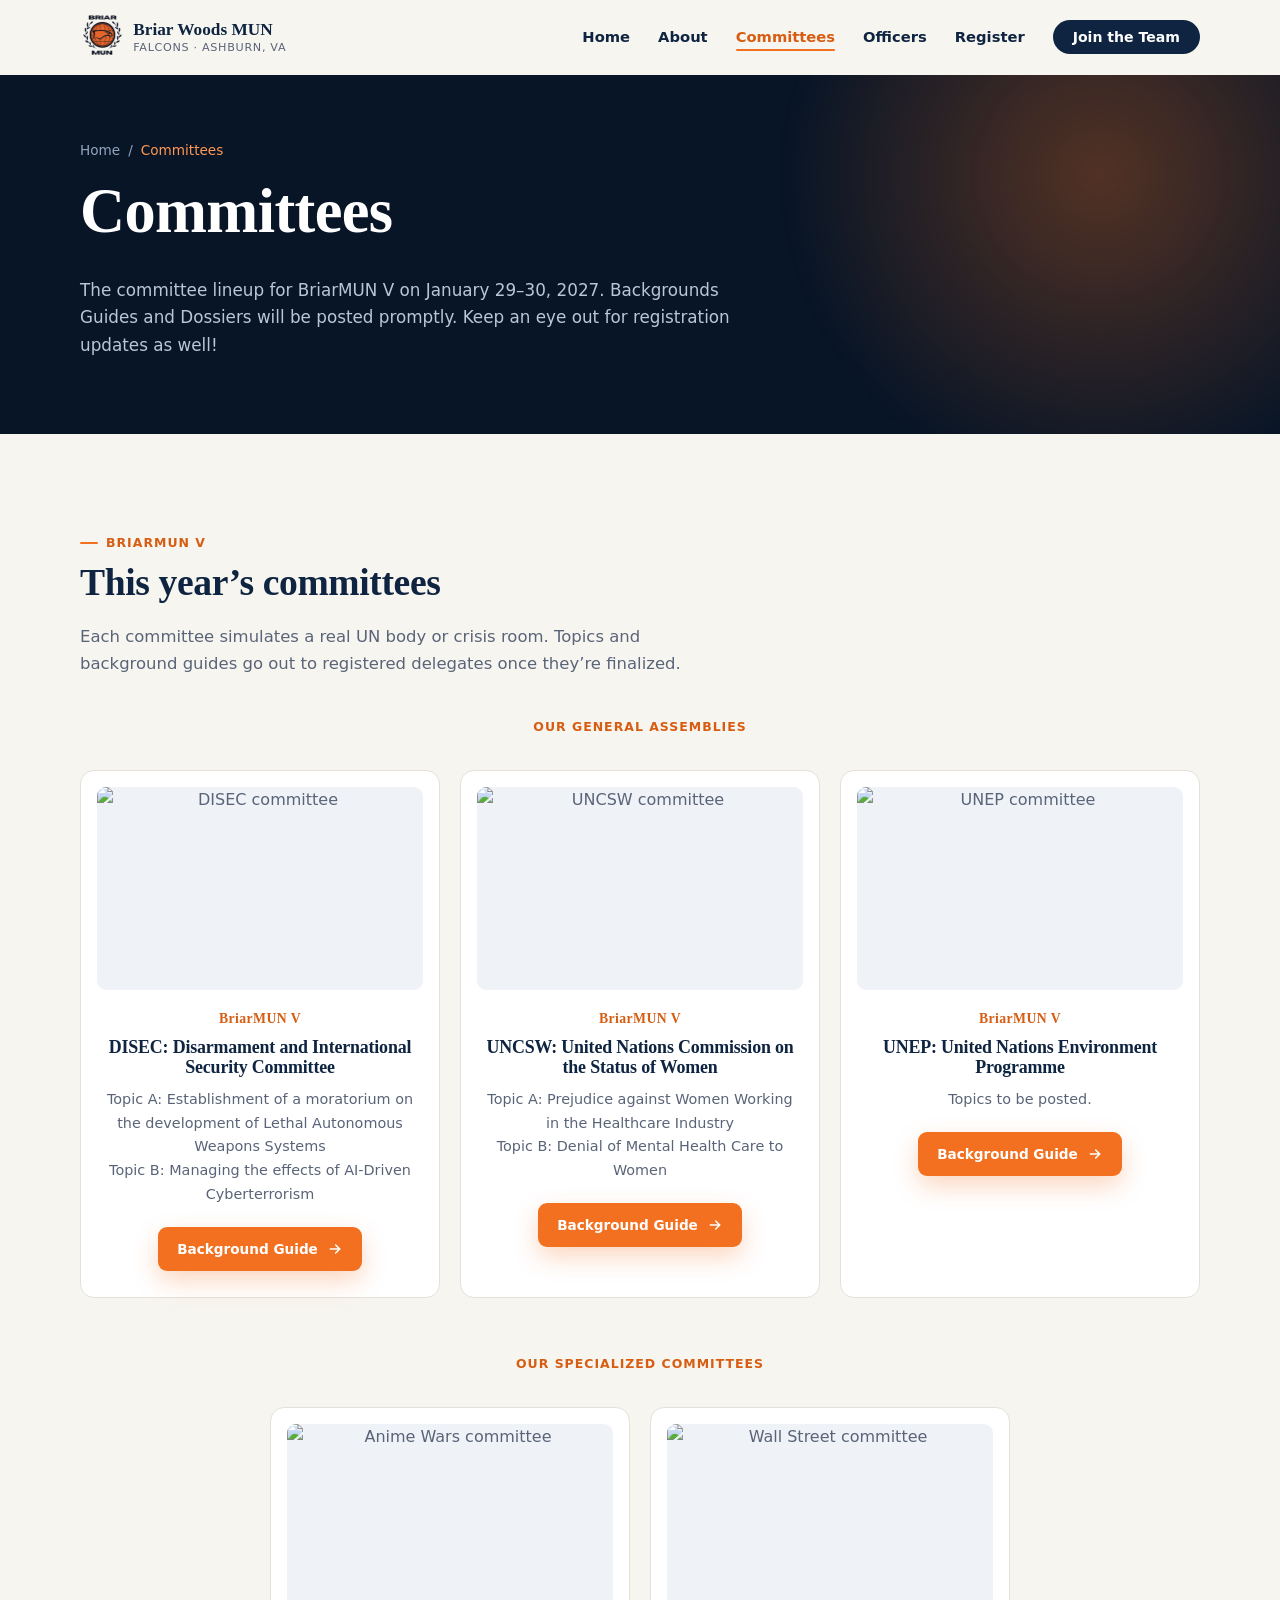
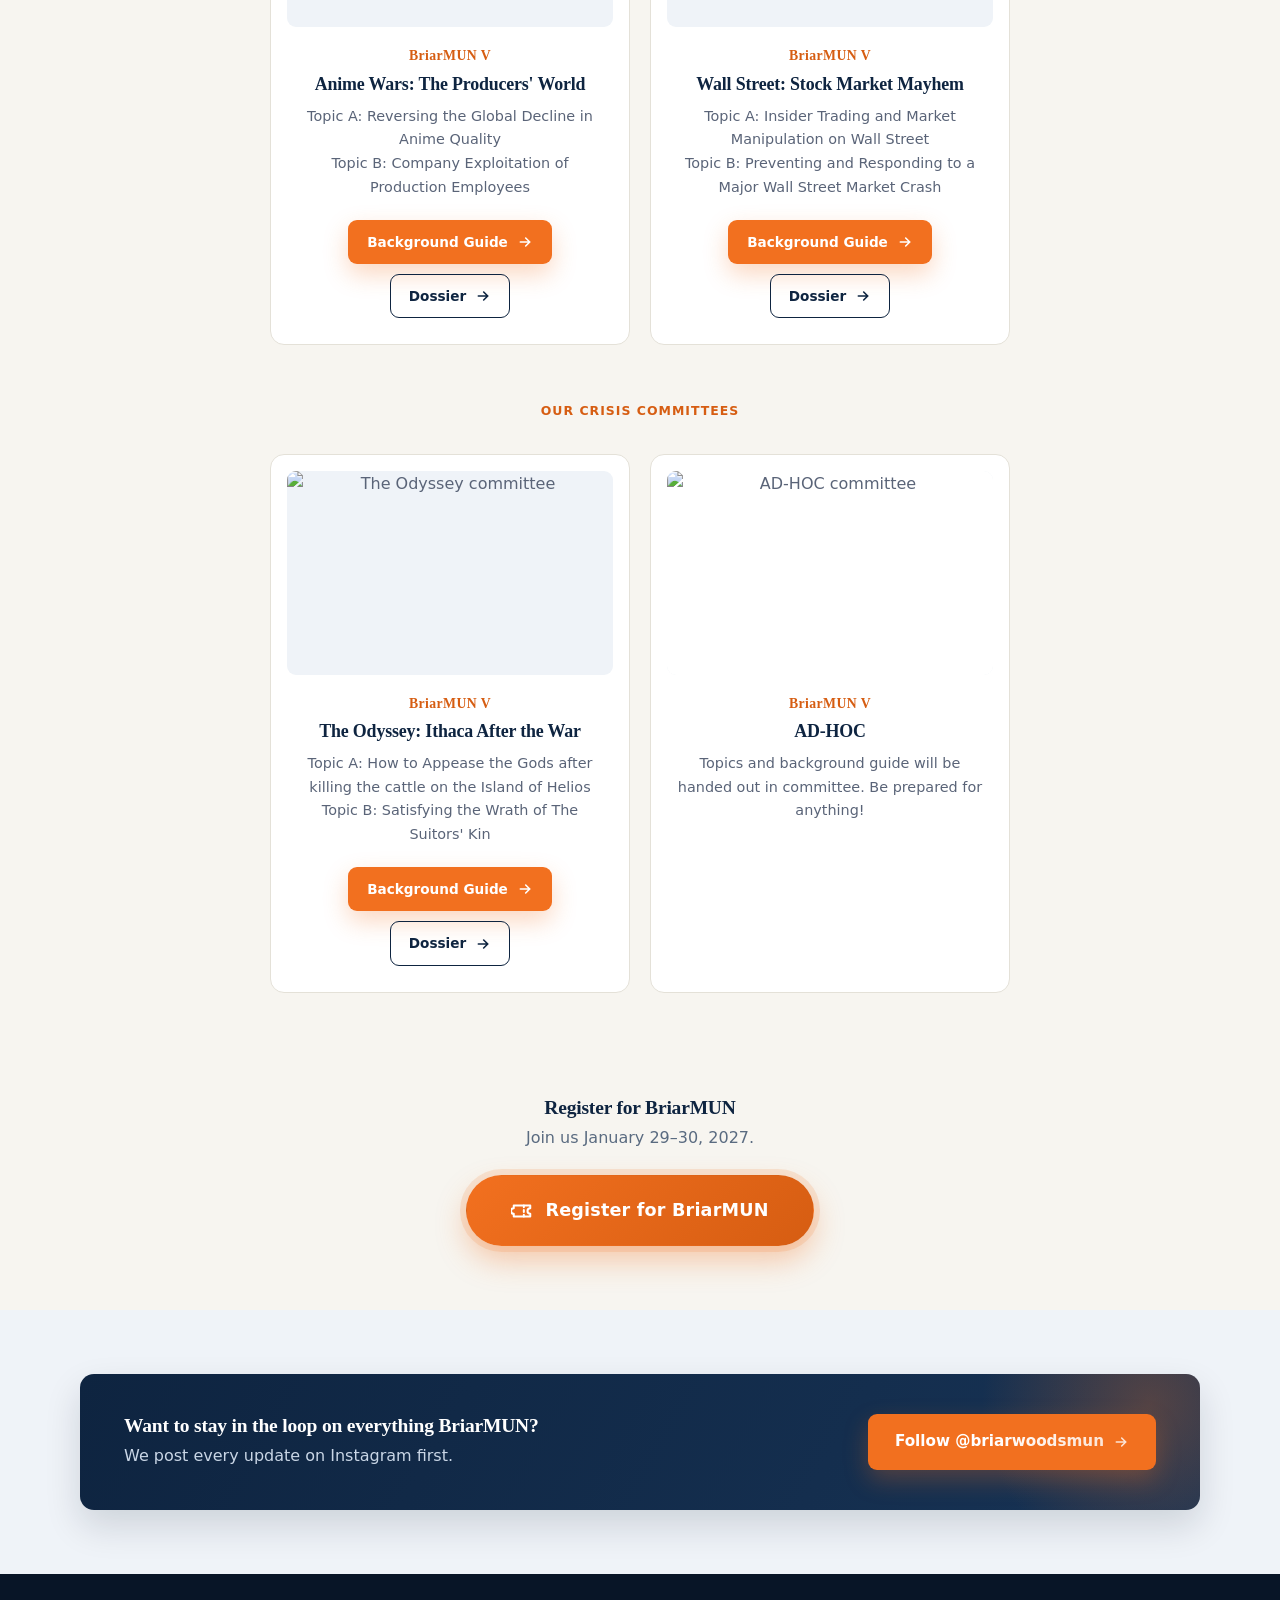
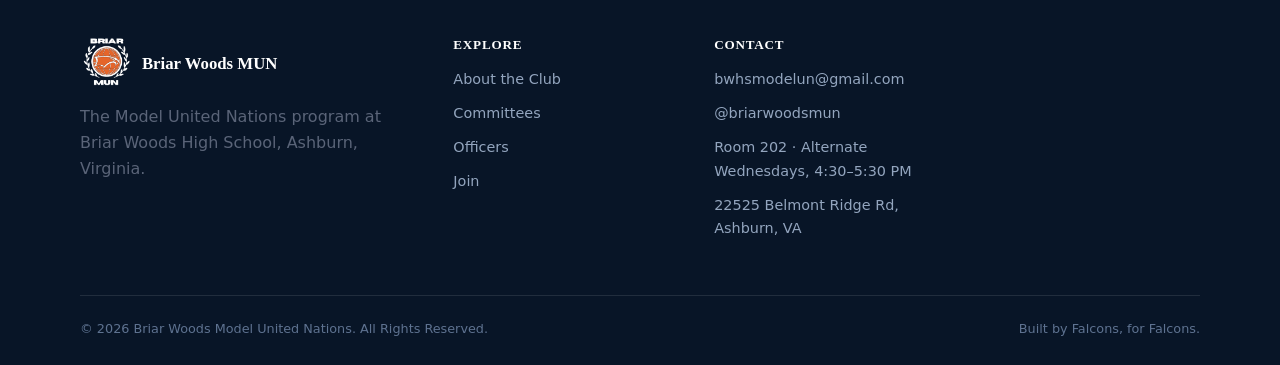
==== committees.html @ c5a3e8a3 "adding files" ====
<!DOCTYPE html>
<html lang="en">
<head>
<meta charset="UTF-8">
<meta name="viewport" content="width=device-width, initial-scale=1.0">
<title>Committees | Briar Woods MUN</title>
<meta name="description" content="The committee lineup for BriarMUN V, January 29-30, 2027.">
<style>
:root{
  --navy-deep:#081527;
  --navy:#0E2440;
  --navy-mid:#173355;
  --orange:#F2701F;
  --orange-light:#FF9752;
  --orange-dark:#D65D12;
  --paper:#F7F5F0;
  --mist:#EFF3F8;
  --white:#FFFFFF;
  --ink:#12203A;
  --ink-soft:#5A6478;
  --line:#E4E1D8;
  --line-mist:#DCE3EC;
  --line-navy:rgba(255,255,255,.14);
  --shadow-sm:0 2px 12px rgba(8,21,39,.07);
  --shadow-md:0 16px 36px rgba(8,21,39,.14);
  --shadow-lg:0 32px 64px rgba(8,21,39,.24);
  --radius:14px;
  --radius-sm:9px;
  --font-serif:'Newsreader', Georgia, serif;
  --font-sans:'Manrope', system-ui, -apple-system, sans-serif;
  --ease:cubic-bezier(.22,.9,.32,1);
  --maxw:1180px;
}

*,*::before,*::after{ box-sizing:border-box; }
html{ scroll-behavior:smooth; }
body{
  margin:0; background:var(--paper); color:var(--ink); font-family:var(--font-sans);
  line-height:1.65; -webkit-font-smoothing:antialiased;
}
h1,h2,h3,h4{ font-family:var(--font-serif); color:var(--navy); margin:0 0 .48em; line-height:1.14; font-weight:600; letter-spacing:-.01em; }
h1{ font-size:clamp(2.5rem,5.2vw,3.9rem); }
h2{ font-size:clamp(1.7rem,3vw,2.35rem); }
h3{ font-size:1.22rem; }
p{ margin:0 0 1em; color:var(--ink-soft); }
a{ color:inherit; text-decoration:none; }
img{ max-width:100%; display:block; }
ul{ margin:0; padding:0; list-style:none; }
em{ font-style:italic; color:var(--orange); }

.wrap{ max-width:var(--maxw); margin:0 auto; padding:0 30px; }
.center{ text-align:center; }
.mt-8{margin-top:8px;} .mt-12{margin-top:12px;} .mt-16{margin-top:16px;}
.mt-24{margin-top:24px;} .mt-32{margin-top:32px;} .mt-48{margin-top:48px;}

.eyebrow{
  display:inline-flex; align-items:center; gap:8px;
  font-size:.78rem; font-weight:700; letter-spacing:.08em; text-transform:uppercase; color:var(--orange-dark);
}
.eyebrow::before{ content:''; width:18px; height:2px; background:var(--orange); border-radius:2px; }
.eyebrow.on-dark{ color:var(--orange-light); }

@media (prefers-reduced-motion: reduce){
  *{ animation-duration:.001ms !important; animation-iteration-count:1 !important; transition-duration:.001ms !important; scroll-behavior:auto !important; }
}

/* ============================= BUTTONS ================================= */
.btn{
  display:inline-flex; align-items:center; gap:9px; font-weight:700; font-size:.95rem;
  padding:14px 26px; border-radius:var(--radius-sm); border:1.5px solid transparent; cursor:pointer;
  transition:transform .28s var(--ease), box-shadow .28s var(--ease), background .25s var(--ease), color .25s var(--ease), border-color .25s var(--ease);
}
.btn svg{ width:16px; height:16px; transition:transform .25s var(--ease); }
.btn:hover svg{ transform:translateX(3px); }
.btn:focus-visible{ outline:2.5px solid var(--orange); outline-offset:3px; }

.btn-primary{ background:var(--orange); color:#fff; box-shadow:0 10px 24px rgba(242,112,31,.28); }
.btn-primary:hover{ background:var(--orange-dark); transform:translateY(-3px); box-shadow:0 18px 34px rgba(242,112,31,.36); }

.btn-ghost-dark{ background:transparent; border-color:rgba(255,255,255,.4); color:#fff; }
.btn-ghost-dark:hover{ background:rgba(255,255,255,.1); border-color:#fff; transform:translateY(-3px); }

.btn-ghost-light{ background:transparent; border-color:var(--navy); color:var(--navy); }
.btn-ghost-light:hover{ background:var(--navy); color:#fff; transform:translateY(-3px); }

.section.register-section{ text-align:center; padding-top:0; }
.register-section h3{ margin-bottom:6px; }
.register-section p{ margin:0 0 24px; color:var(--muted, #5a6b80); }
.btn-register{ background:linear-gradient(135deg,var(--orange),var(--orange-dark)); color:#fff; border-radius:999px; padding:20px 44px; font-size:1.1rem; letter-spacing:.01em; gap:12px; box-shadow:0 0 0 6px rgba(242,112,31,.14), 0 14px 30px rgba(242,112,31,.35); }
.btn-register:hover{ background:linear-gradient(135deg,var(--navy),var(--navy-deep)); color:#fff; transform:translateY(-4px) scale(1.03); box-shadow:0 0 0 8px rgba(15,42,77,.12), 0 20px 38px rgba(15,42,77,.35); }
.btn-register svg{ width:22px; height:22px; }
.btn-register:hover svg{ transform:rotate(-8deg); }
.btn-navy{ background:var(--navy); color:#fff; box-shadow:var(--shadow-sm); }
.btn-navy:hover{ background:var(--navy-deep); transform:translateY(-3px); box-shadow:var(--shadow-md); }

/* ============================== HEADER ================================= */
.site-header{
  position:sticky; top:0; z-index:100; background:rgba(247,245,240,.86);
  backdrop-filter:blur(12px); -webkit-backdrop-filter:blur(12px);
  border-bottom:1px solid transparent; transition:border-color .3s ease, box-shadow .3s ease;
}
.site-header.is-scrolled{ border-bottom-color:var(--line); box-shadow:0 4px 20px rgba(8,21,39,.06); }
.nav{ max-width:var(--maxw); margin:0 auto; padding:15px 30px; display:flex; align-items:center; justify-content:space-between; gap:20px; }
.brand{ display:flex; align-items:center; gap:11px; }
.brand-mark{ height:44px; width:auto; flex-shrink:0; transition:transform .4s var(--ease); }
.brand:hover .brand-mark{ transform:rotate(-6deg); }
.brand-text{ display:flex; flex-direction:column; line-height:1.2; }
.brand-text strong{ font-family:var(--font-serif); font-size:1.08rem; color:var(--navy); font-weight:600; }
.brand-text span{ font-size:.7rem; letter-spacing:.06em; text-transform:uppercase; color:var(--ink-soft); }

.nav-links{ display:flex; align-items:center; gap:28px; }
.nav-links li a{ font-size:.92rem; font-weight:600; color:var(--navy); position:relative; padding:6px 0; transition:color .2s ease; }
.nav-links li a::after{ content:''; position:absolute; left:0; bottom:0; height:2px; background:var(--orange); width:0; transition:width .3s var(--ease); border-radius:2px; }
.nav-links li a:hover::after, .nav-links li a.active::after{ width:100%; }
.nav-links li a.active{ color:var(--orange-dark); }
.nav-links li a.nav-cta{
  display:inline-flex; align-items:center; padding:10px 20px; border-radius:999px;
  background:var(--navy); color:#fff; font-size:.88rem; font-weight:700; line-height:1; white-space:nowrap;
  transition:background .2s ease;
}
.nav-links li a.nav-cta::after{ display:none; }
.nav-links li a.nav-cta:hover, .nav-links li a.nav-cta.active{ background:var(--orange); color:#fff; }

.nav-toggle{ display:none; background:none; border:none; font-size:1.5rem; color:var(--navy); cursor:pointer; }

@media (max-width:780px){
  .nav-toggle{ display:block; }
  .nav-links{
    position:fixed; top:100%; left:0; right:0; height:calc(100vh - 75px); height:calc(100dvh - 75px); background:var(--paper); flex-direction:column; align-items:stretch;
    padding:10px 30px 30px; transform:translateX(100%); transition:transform .4s var(--ease); overflow-y:auto;
    border-top:1px solid var(--line);
  }
  .nav-links.is-open{ transform:translateX(0); }
  .nav-links li{ border-bottom:1px solid var(--line); }
  .nav-links li:last-child{ border-bottom:none; }
  .nav-links li a{ display:block; padding:16px 2px; }
  .nav-links li a.nav-cta{ display:flex; justify-content:center; padding:14px 20px; margin:16px 0; }
}

/* ============================== HERO ==================================== */
.hero-glow{
  position:absolute; width:640px; height:640px; border-radius:50%; top:-220px; right:-140px;
  background:radial-gradient(circle, rgba(242,112,31,.32), transparent 70%);
  filter:blur(10px); animation:pulse-glow 9s ease-in-out infinite alternate; pointer-events:none;
}
.hero-glow.two{ top:auto; bottom:-260px; left:-180px; right:auto; width:520px; height:520px;
  background:radial-gradient(circle, rgba(23,51,85,.9), transparent 70%); animation-delay:-4s; }
@keyframes pulse-glow{ 0%{ transform:scale(1); opacity:.7; } 100%{ transform:scale(1.15); opacity:1; } }

@keyframes rise{ to{ opacity:1; transform:translateY(0); } }


/* ============================== SECTIONS ================================ */
.section{ padding:92px 0; }
.section.tight{ padding:64px 0; }
.section.on-navy{ background:var(--navy); color:#fff; }
.section.on-mist{ background:var(--mist); }
.section-head{ max-width:640px; }
.section-head.center{ margin-left:auto; margin-right:auto; text-align:center; }
.section-head p{ font-size:1.03rem; }

.page-hero{ background:var(--navy-deep); color:#fff; padding:64px 0 58px; position:relative; overflow:hidden; }
.page-hero .wrap{ position:relative; }
.breadcrumb{ font-size:.85rem; color:#93A5BE; margin-bottom:14px; }
.breadcrumb a{ color:#93A5BE; transition:color .2s ease; } .breadcrumb a:hover{ color:#fff; }
.breadcrumb .sep{ margin:0 8px; } .breadcrumb .current{ color:var(--orange-light); }
.page-hero h1{ color:#fff; }
.page-hero p{ color:#B9C6D9; max-width:62ch; margin-top:12px; font-size:1.05rem; }

/* ============================= PILLAR CARDS ============================= */
.pillar-grid{ display:grid; grid-template-columns:repeat(4,1fr); gap:22px; }
.pillar{
  background:var(--white); border:1px solid var(--line); border-radius:var(--radius);
  padding:30px 26px; position:relative; overflow:hidden; transition:transform .35s var(--ease), box-shadow .35s var(--ease), border-color .35s ease;
}
.pillar::before{ content:''; position:absolute; left:0; top:0; bottom:0; width:3px; background:var(--orange); transform:scaleY(0); transform-origin:top; transition:transform .4s var(--ease); }
.pillar:hover{ transform:translateY(-8px); box-shadow:var(--shadow-md); border-color:transparent; }
.pillar:hover::before{ transform:scaleY(1); }
.pillar-num{ font-family:var(--font-serif); font-size:.9rem; color:var(--line); font-weight:600; }
.pillar h3{ margin:14px 0 8px; }
.pillar p{ font-size:.94rem; margin:0; }

/* ============================== CTA BANNER =============================== */
.cta-banner{
  background:linear-gradient(120deg, var(--navy) 0%, var(--navy-mid) 100%);
  border-radius:var(--radius); padding:40px 44px; color:#fff; position:relative; overflow:hidden;
  display:flex; align-items:center; justify-content:space-between; gap:26px; flex-wrap:wrap; box-shadow:var(--shadow-md);
}
.cta-banner::after{
  content:''; position:absolute; width:340px; height:340px; border-radius:50%; right:-120px; top:-140px;
  background:radial-gradient(circle, rgba(242,112,31,.28), transparent 70%);
}
.cta-banner h3{ color:#fff; margin-bottom:6px; position:relative; }
.cta-banner p{ color:#c9d6e6; margin:0; position:relative; }
.cta-banner .btn{ position:relative; }

/* ============================== OFFICER CARDS ============================= */
.officer-grid{ display:grid; grid-template-columns:repeat(4,1fr); gap:22px; }
.officer-card{
  background:var(--white); border:1px solid var(--line); border-radius:var(--radius); text-align:center;
  padding:30px 22px 26px; transition:transform .35s var(--ease), box-shadow .35s var(--ease);
}
.officer-card:hover{ transform:translateY(-8px); box-shadow:var(--shadow-md); }
.officer-card.on-navy{ background:var(--navy-mid); border-color:var(--line-navy); }
.avatar{
  width:64px; height:64px; margin:0 auto 16px; border-radius:50%; display:flex; align-items:center; justify-content:center;
  font-family:var(--font-serif); font-weight:600; font-size:1.05rem; color:#fff;
  background:linear-gradient(135deg, var(--navy) 0%, var(--orange) 145%);
  transition:transform .35s var(--ease);
}
.officer-card:hover .avatar{ transform:scale(1.08) rotate(-4deg); }
.officer-role{
  display:inline-block; font-size:.75rem; font-weight:700; color:var(--orange-dark); text-transform:uppercase;
  letter-spacing:.05em; margin:5px 0 10px;
}
.officer-card.on-navy .officer-role{ color:var(--orange-light); }
.officer-card.on-navy h3{ color:#fff; }
.officer-card.on-navy p{ color:#c3d0e2; }

/* ============================== COMMITTEES ================================ */
.committee-grid{ display:flex; flex-wrap:wrap; justify-content:center; gap:20px; }
.committee-grid .committee-card{ flex:0 1 calc((100% - 40px)/3); text-align:center; }
.committee-group-title{ display:block; text-align:center; margin-top:56px; }
.committee-group-title:first-of-type{ margin-top:40px; }
.committee-card{
  background:var(--white); border:1px solid var(--line); border-radius:var(--radius); padding:16px 16px 26px;
  transition:transform .3s var(--ease), box-shadow .3s var(--ease);
}
.committee-photo{
  aspect-ratio:16/10; width:100%; margin:0 0 18px; border-radius:var(--radius-sm); overflow:hidden;
  background:var(--mist); border:1.5px dashed var(--line-mist); color:var(--ink-soft);
  display:flex; flex-direction:column; align-items:center; justify-content:center; gap:8px;
}
.committee-photo:has(img){ border:none; }
.committee-photo img{ width:100%; height:100%; object-fit:cover; }
.committee-photo svg{ width:34px; height:34px; opacity:.55; }
.committee-photo span{ font-size:.74rem; font-weight:600; letter-spacing:.04em; text-transform:uppercase; }
.committee-card:hover{ transform:translateY(-6px); box-shadow:var(--shadow-md); }
.committee-head{ display:flex; justify-content:space-between; align-items:flex-start; gap:10px; margin-bottom:12px; }
.committee-abbr{ display:block; font-family:var(--font-serif); font-weight:700; color:var(--orange-dark); font-size:.86rem; letter-spacing:.03em; }
.committee-head h3{ margin:2px 0 0; font-size:1.06rem; }
.level{ flex-shrink:0; font-size:.68rem; font-weight:700; text-transform:uppercase; letter-spacing:.03em; padding:5px 11px; border-radius:999px; white-space:nowrap; }
.level.beg{ background:#E6F5EC; color:#1C7A41; }
.level.int{ background:#FFF1E0; color:#B3620A; }
.level.adv{ background:#FDE7E7; color:#C0392B; }
.committee-card p{ font-size:.9rem; margin:0; }
.committee-actions{ display:flex; flex-wrap:wrap; justify-content:center; gap:10px; margin-top:20px; }
.committee-actions .btn{ padding:10px 18px; font-size:.85rem; }

/* Accordion */
.accordion{ border-top:1px solid var(--line); }
.accordion-item{ border-bottom:1px solid var(--line); }
.accordion-btn{
  width:100%; background:none; border:none; text-align:left; cursor:pointer; display:flex; justify-content:space-between;
  align-items:center; gap:20px; padding:20px 2px; font-family:var(--font-serif); font-size:1.05rem; color:var(--navy);
  transition:color .2s ease;
}
.accordion-btn:hover{ color:var(--orange-dark); }
.accordion-btn .plus{ font-size:1.3rem; color:var(--orange); flex-shrink:0; transition:transform .35s var(--ease); font-family:var(--font-sans); }
.accordion-item.is-open .plus{ transform:rotate(45deg); }
.accordion-panel{ max-height:0; overflow:hidden; transition:max-height .4s var(--ease); }
.accordion-panel-inner{ padding:0 2px 22px; font-size:.96rem; color:var(--ink-soft); max-width:70ch; }

/* ============================== FORM / JOIN =============================== */
.info-strip{ display:grid; grid-template-columns:repeat(3,1fr); gap:22px; }
.info-card{
  background:var(--white); border:1px solid var(--line); border-radius:var(--radius); padding:28px 26px;
  transition:transform .3s var(--ease), box-shadow .3s var(--ease);
}
.info-card:hover{ transform:translateY(-6px); box-shadow:var(--shadow-md); }

form{ display:grid; gap:20px; }
.form-grid{ display:grid; grid-template-columns:1fr 1fr; gap:20px; }
.field.full{ grid-column:1 / -1; }
.field label{ display:block; font-size:.82rem; font-weight:700; color:var(--navy); margin-bottom:7px; }
.field.on-dark label{ color:#B9C6D9; }
.field input, .field select, .field textarea{
  width:100%; font-family:var(--font-sans); font-size:.96rem; color:var(--ink); padding:12px 14px;
  border-radius:var(--radius-sm); border:1.5px solid var(--line); background:var(--white);
  transition:border-color .2s ease, box-shadow .2s ease;
}
.field.on-dark input, .field.on-dark select, .field.on-dark textarea{
  background:rgba(255,255,255,.06); border-color:rgba(255,255,255,.22); color:#fff;
}
.field select option{ color:#000; }
.field input:focus, .field select:focus, .field textarea:focus{ outline:none; border-color:var(--orange); box-shadow:0 0 0 4px rgba(242,112,31,.15); }
.field textarea{ resize:vertical; min-height:110px; }

.form-success{
  display:none; align-items:center; gap:12px; background:rgba(46,164,101,.14); border:1px solid rgba(46,164,101,.4);
  color:#bdeccf; padding:14px 18px; border-radius:var(--radius-sm); font-size:.92rem;
}
.form-success.is-visible{ display:flex; animation:rise .5s var(--ease); }
.form-success svg{ width:20px; height:20px; color:#4ADE80; flex-shrink:0; }

/* ============================== FOOTER ===================================== */
.site-footer{ background:var(--navy-deep); color:#93A5BE; padding:64px 0 26px; }
.footer-grid{ display:grid; grid-template-columns:1.5fr 1fr 1fr 1fr; gap:36px; }
.footer-brand{ display:flex; align-items:center; gap:12px; margin-bottom:14px; }
.footer-brand .brand-mark{ height:52px; }
.footer-brand strong{ font-family:var(--font-serif); color:#fff; font-size:1.05rem; }
.site-footer h4{ color:#fff; font-size:.82rem; text-transform:uppercase; letter-spacing:.06em; margin-bottom:16px; }
.site-footer ul li{ margin-bottom:10px; font-size:.9rem; }
.site-footer ul li a{ color:#93A5BE; transition:color .2s ease; } .site-footer ul li a:hover{ color:var(--orange-light); }
.footer-bottom{
  border-top:1px solid rgba(255,255,255,.1); margin-top:44px; padding-top:22px; display:flex;
  justify-content:space-between; flex-wrap:wrap; gap:8px; font-size:.8rem; color:#5E7290;
}

/* ============================== REVEAL ====================================== */
.reveal{ opacity:0; transform:translateY(20px); transition:opacity .7s var(--ease), transform .7s var(--ease); }
.reveal.in-view{ opacity:1; transform:translateY(0); }

/* ============================== RESPONSIVE =================================== */
@media (max-width:980px){
  .pillar-grid, .officer-grid{ grid-template-columns:repeat(2,1fr); }
  .committee-grid .committee-card{ flex-basis:calc((100% - 20px)/2); }
  .footer-grid{ grid-template-columns:1fr 1fr; }
  .info-strip{ grid-template-columns:1fr; }
}
@media (max-width:680px){
  .pillar-grid, .officer-grid{ grid-template-columns:1fr; }
  .committee-grid .committee-card{ flex-basis:100%; }
  .form-grid{ grid-template-columns:1fr; }
  .cta-banner{ flex-direction:column; align-items:flex-start; }
  .footer-grid{ grid-template-columns:1fr; }
}

/* ============================== PAGE ADDITIONS ============================ */
.two-col{ display:grid; grid-template-columns:1.05fr .95fr; gap:56px; align-items:start; }
.sticky{ position:sticky; top:96px; }
ol.steps, ol.schedule{ margin:0; padding:0; list-style:none; }
/* the off-canvas mobile menu sits past the right edge; clip it so the page doesn't scroll sideways */
body{ overflow-x:clip; }

.facts div{ display:flex; justify-content:space-between; gap:18px; padding:13px 0; border-bottom:1px solid var(--line); font-size:.94rem; }
.facts div:last-child{ border-bottom:none; padding-bottom:0; }
.facts dt{ color:var(--ink-soft); }
.facts dd{ margin:0; color:var(--navy); font-weight:600; text-align:right; }
.facts a{ color:var(--orange-dark); }

.info-card .eyebrow{ margin-bottom:12px; }
.info-card h3{ margin-bottom:8px; }
.info-card p{ font-size:.94rem; margin:0; }
.info-card a{ color:var(--orange-dark); font-weight:600; }

.avatar svg{ width:28px; height:28px; }
.officer-card p{ font-size:.9rem; margin:0; }
.sponsor-card{ display:flex; align-items:center; gap:22px; max-width:620px; margin:0 auto; text-align:left; }
.sponsor-card .avatar{ margin:0; flex-shrink:0; }
.sponsor-card h3{ margin:4px 0 2px; }
.sponsor-card p{ margin:0; font-size:.94rem; }

.committee-card .committee-abbr{ margin-bottom:6px; }
.committee-card h3, .committee-card p{ padding:0 8px; }
.committee-card h3{ margin:0 0 10px; font-size:1.12rem; }

.steps{ display:grid; gap:16px; counter-reset:step; }
.steps li{ counter-increment:step; display:flex; gap:18px; background:var(--white); border:1px solid var(--line); border-radius:var(--radius); padding:22px 24px; }
.steps li::before{
  content:counter(step); flex-shrink:0; width:36px; height:36px; border-radius:50%; display:flex; align-items:center; justify-content:center;
  font-family:var(--font-serif); font-weight:600; color:#fff; background:linear-gradient(135deg, var(--navy) 0%, var(--orange) 145%);
}
.steps h3{ margin:4px 0 4px; font-size:1.08rem; }
.steps p{ margin:0; font-size:.93rem; }
.steps a{ color:var(--orange-dark); font-weight:600; }

.schedule-month{ font-size:.78rem; font-weight:700; letter-spacing:.08em; text-transform:uppercase; color:var(--orange-dark); margin:28px 0 10px; }
.schedule-month:first-child{ margin-top:0; }
.schedule{ display:grid; gap:10px; }
.schedule li{
  display:flex; align-items:center; gap:18px; background:var(--white); border:1px solid var(--line); border-radius:var(--radius-sm);
  padding:13px 18px; transition:border-color .25s ease, box-shadow .25s ease;
}
.schedule .date{ width:46px; flex-shrink:0; text-align:center; }
.schedule .date strong{ display:block; font-family:var(--font-serif); font-size:1.5rem; line-height:1; color:var(--navy); }
.schedule .date span{ font-size:.68rem; font-weight:700; letter-spacing:.06em; text-transform:uppercase; color:var(--ink-soft); }
.schedule .info{ flex:1; border-left:1px solid var(--line); padding-left:18px; }
.schedule .info strong{ display:block; font-size:.94rem; color:var(--navy); }
.schedule .info span{ font-size:.84rem; color:var(--ink-soft); }
.schedule .tag{ flex-shrink:0; font-size:.68rem; font-weight:700; text-transform:uppercase; letter-spacing:.03em; padding:5px 11px; border-radius:999px; background:var(--orange); color:#fff; }
.schedule li.next{ border-color:var(--orange); box-shadow:0 10px 24px rgba(242,112,31,.14); }
.schedule li.past{ opacity:.45; }
.schedule-note{ font-size:.92rem; }
.schedule-note strong{ color:var(--navy); }

.contact-list li{ padding:16px 0; border-bottom:1px solid var(--line-navy); }
.contact-list li:first-child{ padding-top:0; }
.contact-list span{ display:block; font-size:.74rem; font-weight:700; letter-spacing:.06em; text-transform:uppercase; color:var(--orange-light); margin-bottom:4px; }
.contact-list p, .contact-list a{ color:#fff; margin:0; }
.contact-list a:hover{ color:var(--orange-light); }

.on-navy h2{ color:#fff; }
.on-navy p{ color:#B9C6D9; }

@media (max-width:980px){
  .two-col{ grid-template-columns:1fr; gap:44px; }
  .sticky{ position:static; }
}
</style>
</head>
<body>
<header class="site-header">
<nav class="nav">
<a href="index.html" class="brand">
<img class="brand-mark" src="[data-uri]" alt="Briar MUN logo">
<span class="brand-text"><strong>Briar Woods MUN</strong><span>Falcons &middot; Ashburn, VA</span></span>
</a>
<button class="nav-toggle" aria-label="Toggle navigation" aria-expanded="false">&#9776;</button>
<ul class="nav-links">
<li><a href="index.html">Home</a></li>
<li><a href="about.html">About</a></li>
<li><a href="committees.html">Committees</a></li>
<li><a href="officers.html">Officers</a></li>
<li><a href="register.html">Register</a></li>
<li><a href="join.html" class="nav-cta">Join the Team</a></li>
</ul>
</nav>
</header>

<section class="page-hero">
<div class="hero-glow"></div>
<div class="wrap">
<div class="breadcrumb"><a href="index.html">Home</a><span class="sep">/</span><span class="current">Committees</span></div>
<h1>Committees</h1>
<p>The committee lineup for BriarMUN V on January 29&ndash;30, 2027. Backgrounds Guides and Dossiers will be posted promptly. Keep an eye out for registration updates as well!</p>
</div>
</section>

<section class="section" style="padding-bottom:40px">
<div class="wrap">
<div class="section-head">
<span class="eyebrow">BriarMUN V</span>
<h2 class="mt-8">This year&rsquo;s committees</h2>
<p class="mt-16">Each committee simulates a real UN body or crisis room. Topics and background guides go out to registered delegates once they&rsquo;re finalized.</p>
</div>

<span class="eyebrow committee-group-title">Our General Assemblies</span>
<div class="committee-grid mt-32">
<div class="committee-card">
<div class="committee-photo"><img src="images/disec.jpg" alt="DISEC committee" loading="lazy"></div>
<span class="committee-abbr">BriarMUN V</span>
<h3>DISEC: Disarmament and International Security Committee</h3>
<p>Topic A: Establishment of a moratorium on the development of Lethal Autonomous Weapons Systems</p>
<p>Topic B: Managing the effects of AI-Driven Cyberterrorism</p>
<div class="committee-actions">
<!-- LINK DISABLED (not finished yet); re-enable by restoring this anchor:
<a href="https://docs.google.com/document/d/1hAMlXncqftoXXY_8GgVaFFndyqhmxuTYs4Un6RSxW0I/edit?usp=drive_link" class="btn btn-primary" target="_blank" rel="noopener">Background Guide <svg viewBox="0 0 24 24" fill="none" stroke="currentColor" stroke-width="2.4" stroke-linecap="round"><path d="M5 12h14M13 6l6 6-6 6"/></svg></a>
-->
<a class="btn btn-primary" aria-disabled="true" style="pointer-events:none;cursor:default">Background Guide <svg viewBox="0 0 24 24" fill="none" stroke="currentColor" stroke-width="2.4" stroke-linecap="round"><path d="M5 12h14M13 6l6 6-6 6"/></svg></a>
</div>
</div>
<div class="committee-card">
<div class="committee-photo"><img src="images/uncsw.jpg" alt="UNCSW committee" loading="lazy"></div>
<span class="committee-abbr">BriarMUN V</span>
<h3>UNCSW: United Nations Commission on the Status of Women</h3>
<p>Topic A: Prejudice against Women Working in the Healthcare Industry</p>
<p>Topic B: Denial of Mental Health Care to Women</p>
<div class="committee-actions">
<!-- LINK DISABLED (not finished yet); re-enable by restoring this anchor:
<a href="https://docs.google.com/document/d/1ydB1LElSyX8Z5EZWl8tgdG-Zbm74GG_GJoUq342KndM/edit?usp=drive_link" class="btn btn-primary" target="_blank" rel="noopener">Background Guide <svg viewBox="0 0 24 24" fill="none" stroke="currentColor" stroke-width="2.4" stroke-linecap="round"><path d="M5 12h14M13 6l6 6-6 6"/></svg></a>
-->
<a class="btn btn-primary" aria-disabled="true" style="pointer-events:none;cursor:default">Background Guide <svg viewBox="0 0 24 24" fill="none" stroke="currentColor" stroke-width="2.4" stroke-linecap="round"><path d="M5 12h14M13 6l6 6-6 6"/></svg></a>
</div>
</div>
<div class="committee-card">
<div class="committee-photo"><img src="images/unep.jpg" alt="UNEP committee" loading="lazy"></div>
<span class="committee-abbr">BriarMUN V</span>
<h3>UNEP: United Nations Environment Programme</h3>
<p>Topics to be posted.</p>
<div class="committee-actions">
<!-- LINK DISABLED (not finished yet); re-enable by restoring this anchor:
<a href="https://docs.google.com/document/d/18e2ir5jPMHlHvHMhLtntsJbclHDSQ8OdYgX5gUZU0Y8/edit?usp=drive_link" class="btn btn-primary" target="_blank" rel="noopener">Background Guide <svg viewBox="0 0 24 24" fill="none" stroke="currentColor" stroke-width="2.4" stroke-linecap="round"><path d="M5 12h14M13 6l6 6-6 6"/></svg></a>
-->
<a class="btn btn-primary" aria-disabled="true" style="pointer-events:none;cursor:default">Background Guide <svg viewBox="0 0 24 24" fill="none" stroke="currentColor" stroke-width="2.4" stroke-linecap="round"><path d="M5 12h14M13 6l6 6-6 6"/></svg></a>
</div>
</div>
</div>

<span class="eyebrow committee-group-title">Our Specialized Committees</span>
<div class="committee-grid mt-32">
<div class="committee-card">
<div class="committee-photo"><img src="images/animewars.jpg" alt="Anime Wars committee" loading="lazy"></div>
<span class="committee-abbr">BriarMUN V</span>
<h3>Anime Wars: The Producers' World</h3>
<p>Topic A: Reversing the Global Decline in Anime Quality</p>
<p>Topic B: Company Exploitation of Production Employees</p>
<div class="committee-actions">
<!-- LINK DISABLED (not finished yet); re-enable by restoring this anchor:
<a href="https://docs.google.com/document/d/1ycisD1ir0uxvTrWwLI49X-IO2OWCbzU0Rax4-PAtbCM/edit?usp=drive_link" class="btn btn-primary" target="_blank" rel="noopener">Background Guide <svg viewBox="0 0 24 24" fill="none" stroke="currentColor" stroke-width="2.4" stroke-linecap="round"><path d="M5 12h14M13 6l6 6-6 6"/></svg></a>
-->
<a class="btn btn-primary" aria-disabled="true" style="pointer-events:none;cursor:default">Background Guide <svg viewBox="0 0 24 24" fill="none" stroke="currentColor" stroke-width="2.4" stroke-linecap="round"><path d="M5 12h14M13 6l6 6-6 6"/></svg></a>
<!-- LINK DISABLED (not finished yet); re-enable by restoring this anchor:
<a href="https://docs.google.com/document/d/1lh_bJTkOH8qAZE1p21yAqhpY89c5tFx6Xgpot_tUYTg/edit?usp=drive_link" class="btn btn-ghost-light" target="_blank" rel="noopener">Dossier <svg viewBox="0 0 24 24" fill="none" stroke="currentColor" stroke-width="2.4" stroke-linecap="round"><path d="M5 12h14M13 6l6 6-6 6"/></svg></a>
-->
<a class="btn btn-ghost-light" aria-disabled="true" style="pointer-events:none;cursor:default">Dossier <svg viewBox="0 0 24 24" fill="none" stroke="currentColor" stroke-width="2.4" stroke-linecap="round"><path d="M5 12h14M13 6l6 6-6 6"/></svg></a>
</div>
</div>
<div class="committee-card">
<div class="committee-photo"><img src="images/wallstreet.jpg" alt="Wall Street committee" loading="lazy"></div>
<span class="committee-abbr">BriarMUN V</span>
<h3>Wall Street: Stock Market Mayhem</h3>
<p>Topic A: Insider Trading and Market Manipulation on Wall Street</p>
<p>Topic B: Preventing and Responding to a Major Wall Street Market Crash</p>
<div class="committee-actions">
<!-- LINK DISABLED (not finished yet); re-enable by restoring this anchor:
<a href="https://docs.google.com/document/d/1adAnKifEuQZgfrjgtUJ82tZ9VQVLdQMHJVoTyvfszww/edit?usp=drive_link" class="btn btn-primary" target="_blank" rel="noopener">Background Guide <svg viewBox="0 0 24 24" fill="none" stroke="currentColor" stroke-width="2.4" stroke-linecap="round"><path d="M5 12h14M13 6l6 6-6 6"/></svg></a>
-->
<a class="btn btn-primary" aria-disabled="true" style="pointer-events:none;cursor:default">Background Guide <svg viewBox="0 0 24 24" fill="none" stroke="currentColor" stroke-width="2.4" stroke-linecap="round"><path d="M5 12h14M13 6l6 6-6 6"/></svg></a>
<!-- LINK DISABLED (not finished yet); re-enable by restoring this anchor:
<a href="https://docs.google.com/document/d/13d0B6IojjYcFeN42M2Vn4ssB5wXKqhvNqYeVU1yN9Mg/edit?usp=drive_link" class="btn btn-ghost-light" target="_blank" rel="noopener">Dossier <svg viewBox="0 0 24 24" fill="none" stroke="currentColor" stroke-width="2.4" stroke-linecap="round"><path d="M5 12h14M13 6l6 6-6 6"/></svg></a>
-->
<a class="btn btn-ghost-light" aria-disabled="true" style="pointer-events:none;cursor:default">Dossier <svg viewBox="0 0 24 24" fill="none" stroke="currentColor" stroke-width="2.4" stroke-linecap="round"><path d="M5 12h14M13 6l6 6-6 6"/></svg></a>
</div>
</div>
</div>

<span class="eyebrow committee-group-title">Our Crisis Committees</span>
<div class="committee-grid mt-32">
<div class="committee-card">
<div class="committee-photo"><img src="images/odyssey.png" alt="The Odyssey committee" loading="lazy"></div>
<span class="committee-abbr">BriarMUN V</span>
<h3>The Odyssey: Ithaca After the War</h3>
<p>Topic A: How to Appease the Gods after killing the cattle on the Island of Helios</p>
<p>Topic B: Satisfying the Wrath of The Suitors' Kin</p>
<div class="committee-actions">
<!-- LINK DISABLED (not finished yet); re-enable by restoring this anchor:
<a href="https://docs.google.com/document/d/1kRmRaS4U9SL-MPn_uZoN6V7zaVJsazru-hs-d41Y3-Q/edit?usp=drive_link" class="btn btn-primary" target="_blank" rel="noopener">Background Guide <svg viewBox="0 0 24 24" fill="none" stroke="currentColor" stroke-width="2.4" stroke-linecap="round"><path d="M5 12h14M13 6l6 6-6 6"/></svg></a>
-->
<a class="btn btn-primary" aria-disabled="true" style="pointer-events:none;cursor:default">Background Guide <svg viewBox="0 0 24 24" fill="none" stroke="currentColor" stroke-width="2.4" stroke-linecap="round"><path d="M5 12h14M13 6l6 6-6 6"/></svg></a>
<!-- LINK DISABLED (not finished yet); re-enable by restoring this anchor:
<a href="https://docs.google.com/document/d/1-7FToV8uFZpIr-WaRiiXl_7U2t1rlrxhXn-FS9LPZIo/edit?usp=drive_link" class="btn btn-ghost-light" target="_blank" rel="noopener">Dossier <svg viewBox="0 0 24 24" fill="none" stroke="currentColor" stroke-width="2.4" stroke-linecap="round"><path d="M5 12h14M13 6l6 6-6 6"/></svg></a>
-->
<a class="btn btn-ghost-light" aria-disabled="true" style="pointer-events:none;cursor:default">Dossier <svg viewBox="0 0 24 24" fill="none" stroke="currentColor" stroke-width="2.4" stroke-linecap="round"><path d="M5 12h14M13 6l6 6-6 6"/></svg></a>
</div>
</div>
<div class="committee-card">
<div class="committee-photo"><img src="images/adhoc.png" alt="AD-HOC committee" loading="lazy" style="object-fit:contain;background:#fff"></div>
<span class="committee-abbr">BriarMUN V</span>
<h3>AD-HOC</h3>
<p>Topics and background guide will be handed out in committee. Be prepared for anything!</p>
</div>
</div>
</div>
</section>

<section class="section tight register-section">
<div class="wrap">
<h3>Register for BriarMUN</h3>
<p>Join us January 29&ndash;30, 2027.</p>
<a href="register.html" class="btn btn-register"><svg viewBox="0 0 24 24" fill="none" stroke="currentColor" stroke-width="2.2" stroke-linecap="round" stroke-linejoin="round"><path d="M3 9a2 2 0 0 0 0 6v3h18v-3a2 2 0 0 1 0-6V6H3z"/><path d="M14 6v12" stroke-dasharray="2 3"/></svg>Register for BriarMUN</a>
</div>
</section>

<section class="section tight on-mist">
<div class="wrap">
<div class="cta-banner">
<div>
<h3>Want to stay in the loop on everything BriarMUN?</h3>
<p>We post every update on Instagram first.</p>
</div>
<a href="https://www.instagram.com/briarwoodsmun/" class="btn btn-primary">Follow @briarwoodsmun <svg viewBox="0 0 24 24" fill="none" stroke="currentColor" stroke-width="2.4" stroke-linecap="round"><path d="M5 12h14M13 6l6 6-6 6"/></svg></a>
</div>
</div>
</section>

<footer class="site-footer">
<div class="wrap">
<div class="footer-grid">
<div>
<div class="footer-brand">
<img class="brand-mark" src="[data-uri]" alt="Briar MUN logo">
<strong>Briar Woods MUN</strong>
</div>
<p>The Model United Nations program at Briar Woods High School, Ashburn, Virginia.</p>
</div>
<div>
<h4>Explore</h4>
<ul>
<li><a href="about.html">About the Club</a></li>
<li><a href="committees.html">Committees</a></li>
<li><a href="officers.html">Officers</a></li>
<li><a href="join.html">Join</a></li>
</ul>
</div>
<div>
<h4>Contact</h4>
<ul>
<li><a href="mailto:bwhsmodelun@gmail.com">bwhsmodelun@gmail.com</a></li>
<li><a href="https://www.instagram.com/briarwoodsmun/">@briarwoodsmun</a></li>
<li>Room 202 &middot; Alternate Wednesdays, 4:30&ndash;5:30 PM</li>
<li>22525 Belmont Ridge Rd, Ashburn, VA</li>
</ul>
</div>
</div>
<div class="footer-bottom">
<span>&copy; 2026 Briar Woods Model United Nations. All Rights Reserved.</span>
<span>Built by Falcons, for Falcons.</span>
</div>
</div>
</footer>
<script>
document.addEventListener('DOMContentLoaded', () => {

  /* ---- sticky header shadow ---- */
  const header = document.querySelector('.site-header');
  const onScroll = () => header.classList.toggle('is-scrolled', window.scrollY > 10);
  onScroll();
  window.addEventListener('scroll', onScroll, { passive:true });

  /* ---- mobile nav ---- */
  const navToggle = document.querySelector('.nav-toggle');
  const navLinks = document.querySelector('.nav-links');
  navToggle.addEventListener('click', () => {
    const open = navLinks.classList.toggle('is-open');
    navToggle.setAttribute('aria-expanded', String(open));
    navToggle.innerHTML = open ? '&times;' : '&#9776;';
  });
  navLinks.querySelectorAll('a').forEach(a => a.addEventListener('click', () => {
    navLinks.classList.remove('is-open');
    navToggle.setAttribute('aria-expanded', 'false');
    navToggle.innerHTML = '&#9776;';
  }));

  /* ---- active nav link ---- */
  const current = location.pathname.split('/').pop() || 'index.html';
  document.querySelectorAll('.nav-links a').forEach(a => {
    if (a.getAttribute('href') === current) a.classList.add('active');
  });

  /* ---- meeting schedule ----
     Alternate Wednesdays starting Oct 14. We never meet on the first
     Wednesday of a month, so when the two-week cadence lands on one we
     skip it and the next meeting is two weeks after that. */
  const scheduleEl = document.getElementById('schedule-list');
  if (scheduleEl) {
    const dates = [];
    const d = new Date(2026, 9, 14);
    const seasonEnd = new Date(2027, 4, 31);
    while (d <= seasonEnd) {
      if (d.getDate() > 7) dates.push(new Date(d));
      d.setDate(d.getDate() + 14);
    }

    // a meeting counts as upcoming until it ends at 5:30
    const now = new Date();
    const nextIdx = dates.findIndex(m => new Date(m).setHours(17, 30) > now);

    let month = '';
    let list;
    dates.forEach((m, i) => {
      const name = m.toLocaleDateString('en-US', { month:'long', year:'numeric' });
      if (name !== month) {
        month = name;
        const h = document.createElement('h3');
        h.className = 'schedule-month';
        h.textContent = name;
        list = document.createElement('ol');
        list.className = 'schedule';
        scheduleEl.append(h, list);
      }
      const li = document.createElement('li');
      if (i === nextIdx) li.className = 'next';
      else if (nextIdx === -1 || i < nextIdx) li.className = 'past';
      li.innerHTML = `
        <div class="date"><strong>${m.getDate()}</strong><span>${m.toLocaleDateString('en-US', { month:'short' })}</span></div>
        <div class="info"><strong>General meeting</strong><span>Wednesday &middot; 4:30&ndash;5:30 PM &middot; Room 202</span></div>
        ${i === nextIdx ? '<span class="tag">Next up</span>' : ''}`;
      list.appendChild(li);
    });
  }

  /* ---- scroll reveal ---- */
  const revealEls = document.querySelectorAll('.pillar, .officer-card, .committee-card, .info-card, .cta-banner, .section-head, .steps li');
  if ('IntersectionObserver' in window) {
    revealEls.forEach(el => el.classList.add('reveal'));
    const ro = new IntersectionObserver((entries) => {
      entries.forEach((entry, i) => {
        if (entry.isIntersecting) {
          setTimeout(() => entry.target.classList.add('in-view'), (i % 5) * 80);
          ro.unobserve(entry.target);
        }
      });
    }, { threshold:.12 });
    revealEls.forEach(el => ro.observe(el));
  }

  /* ---- accordion ---- */
  document.querySelectorAll('.accordion-item').forEach(item => {
    const btn = item.querySelector('.accordion-btn');
    const panel = item.querySelector('.accordion-panel');
    btn.addEventListener('click', () => {
      const isOpen = item.classList.contains('is-open');
      document.querySelectorAll('.accordion-item.is-open').forEach(other => {
        if (other !== item) {
          other.classList.remove('is-open');
          other.querySelector('.accordion-panel').style.maxHeight = null;
        }
      });
      item.classList.toggle('is-open', !isOpen);
      btn.setAttribute('aria-expanded', String(!isOpen));
      panel.style.maxHeight = !isOpen ? panel.scrollHeight + 'px' : null;
    });
  });

  /* ---- join form: opens the visitor's mail app with their answers filled in ---- */
  const form = document.getElementById('join-form');
  if (form) {
    form.addEventListener('submit', (e) => {
      e.preventDefault();
      const data = new FormData(form);
      const body = [
        `Name: ${data.get('name')}`,
        `Grade: ${data.get('grade')}`,
        `Email: ${data.get('email')}`,
        `MUN experience: ${data.get('experience')}`,
        '',
        data.get('notes'),
      ].join('\n');
      const subject = `Joining Briar Woods MUN - ${data.get('name')}`;
      location.href = `mailto:bwhsmodelun@gmail.com?subject=${encodeURIComponent(subject)}&body=${encodeURIComponent(body)}`;
      document.getElementById('form-success').classList.add('is-visible');
    });
  }

});
</script>
</body>
</html>
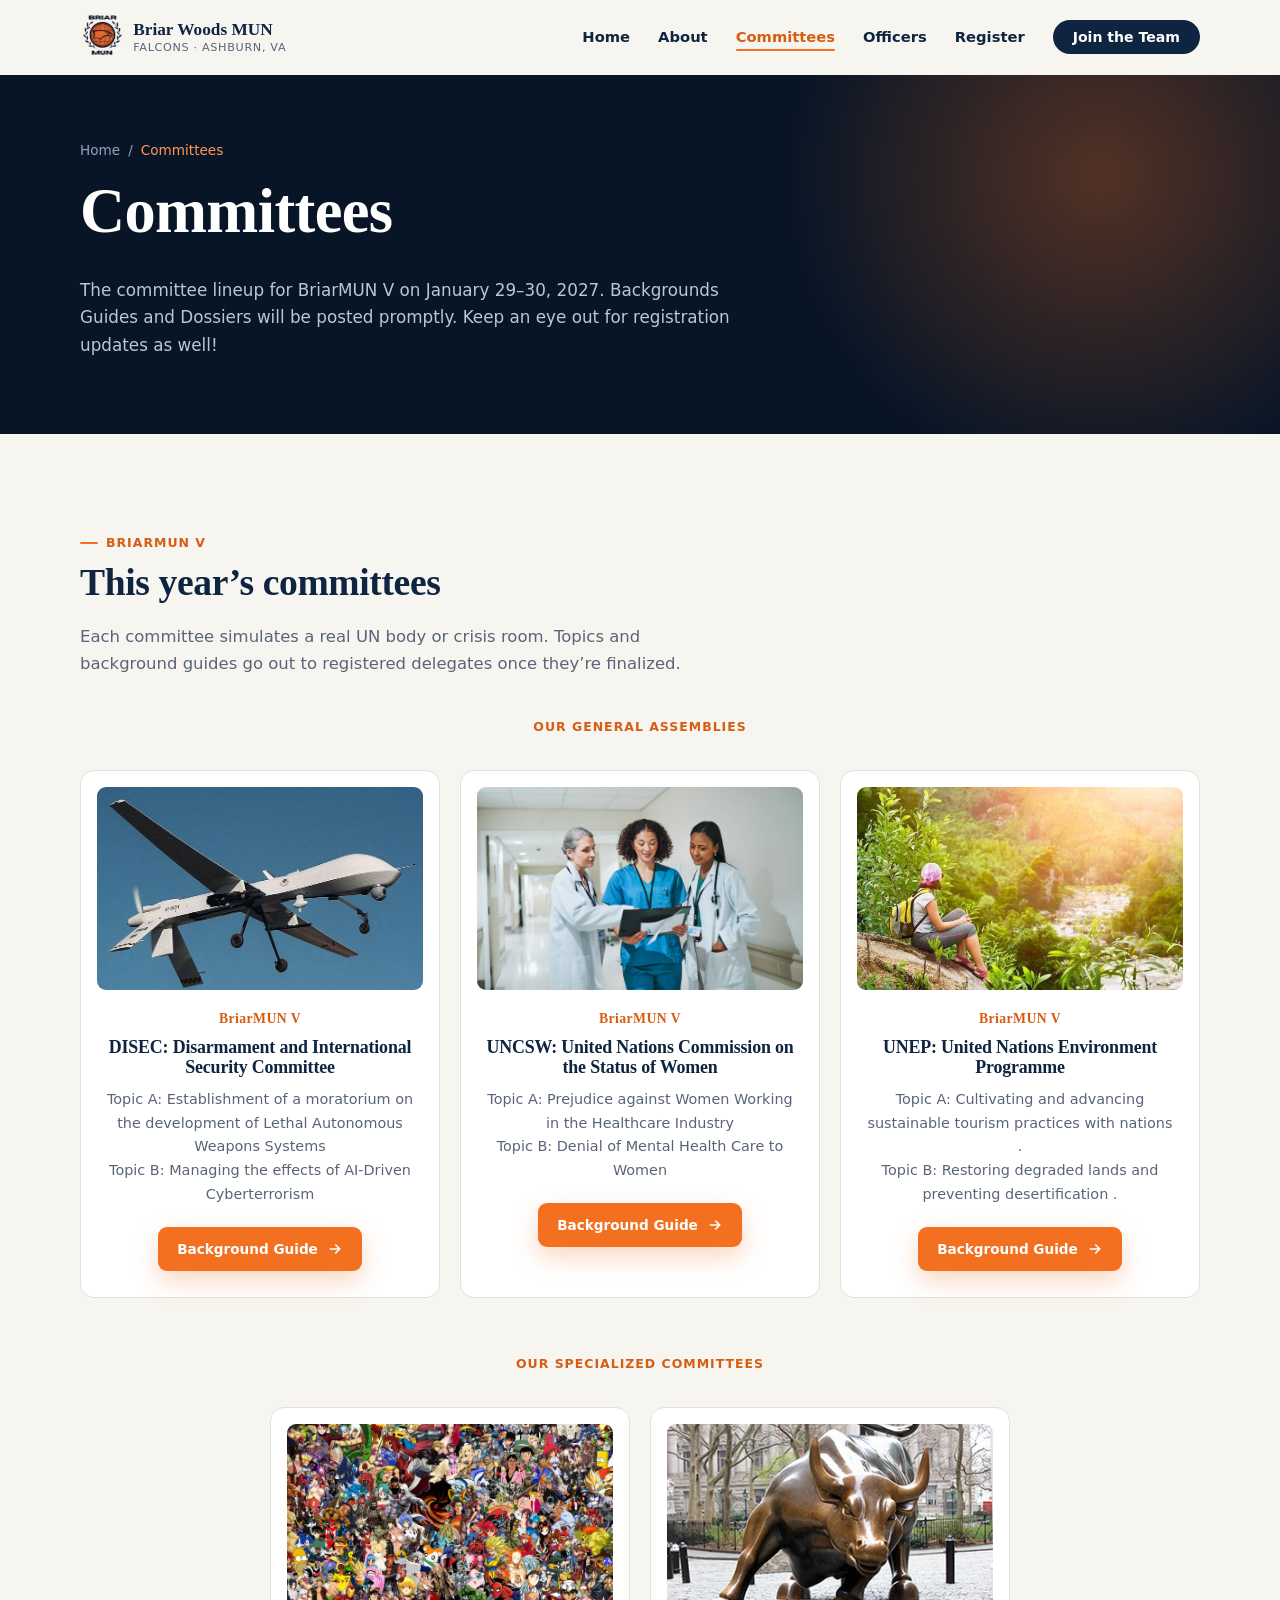
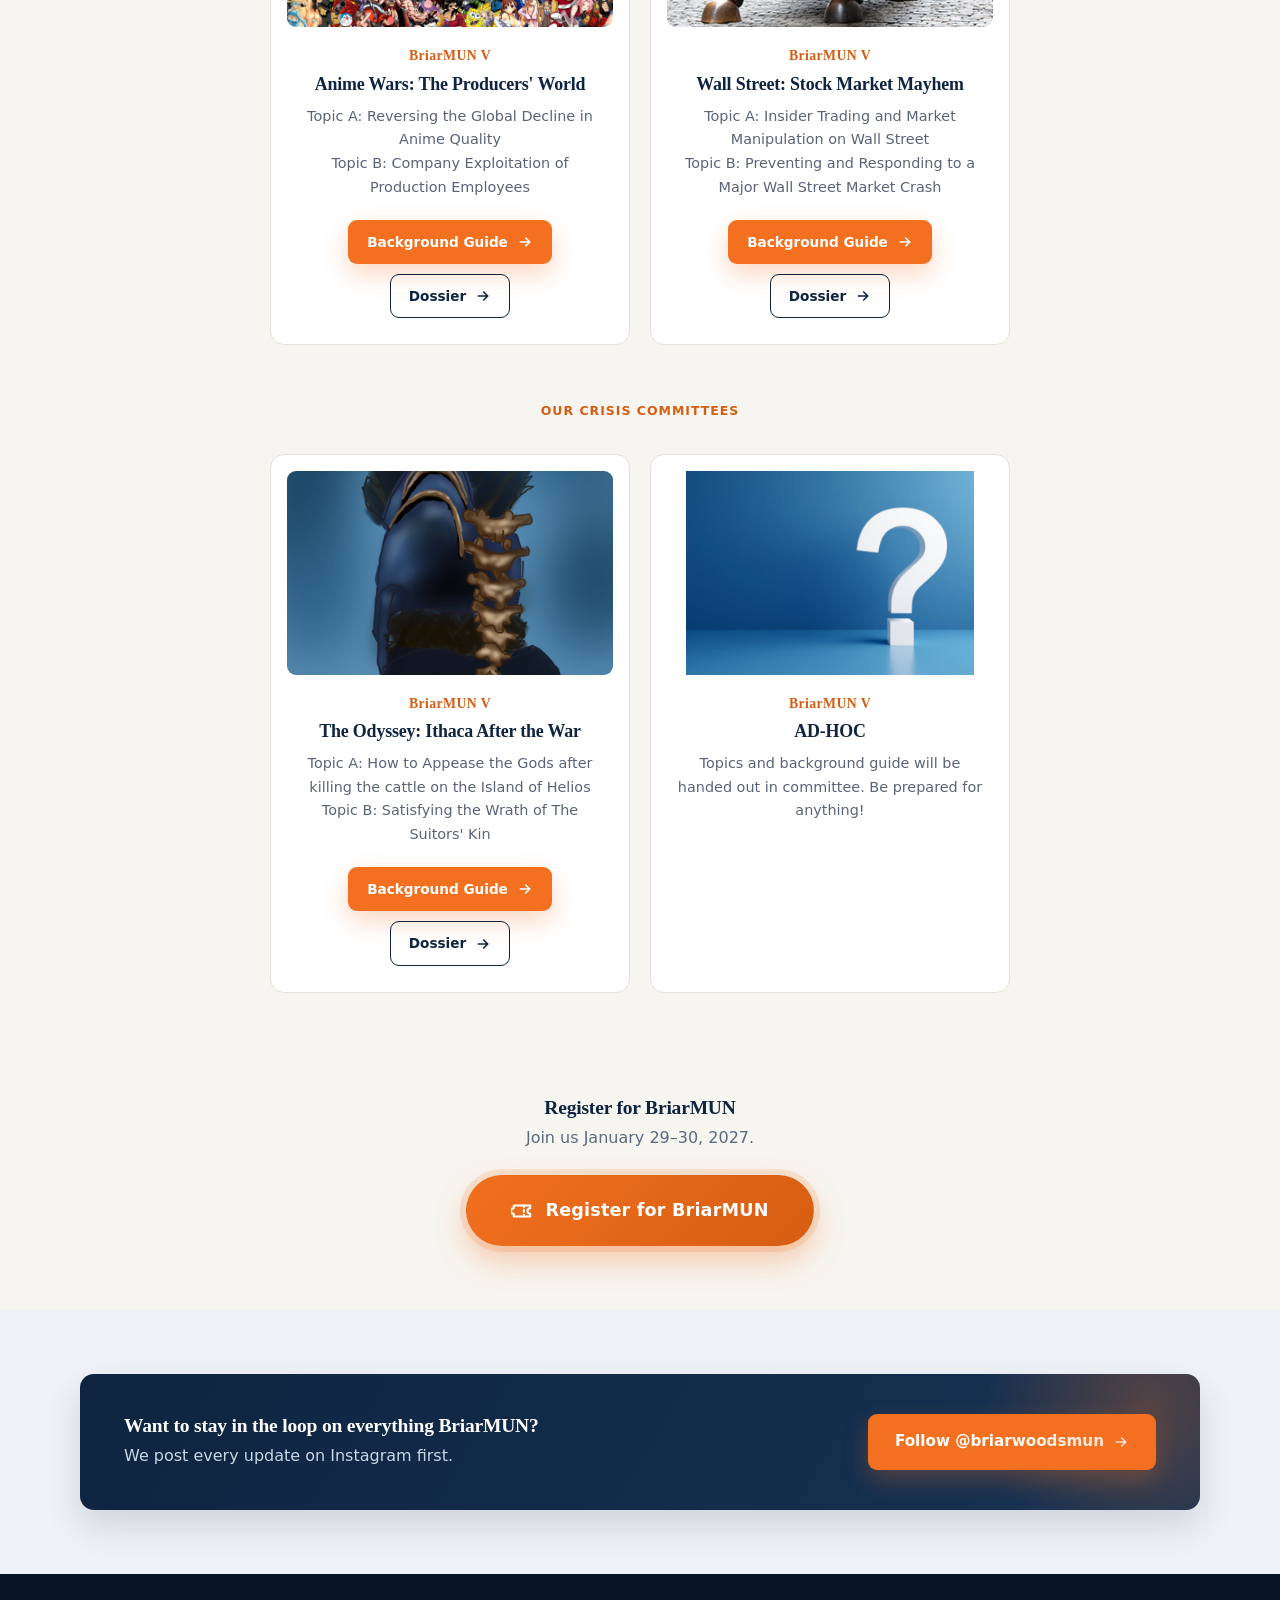
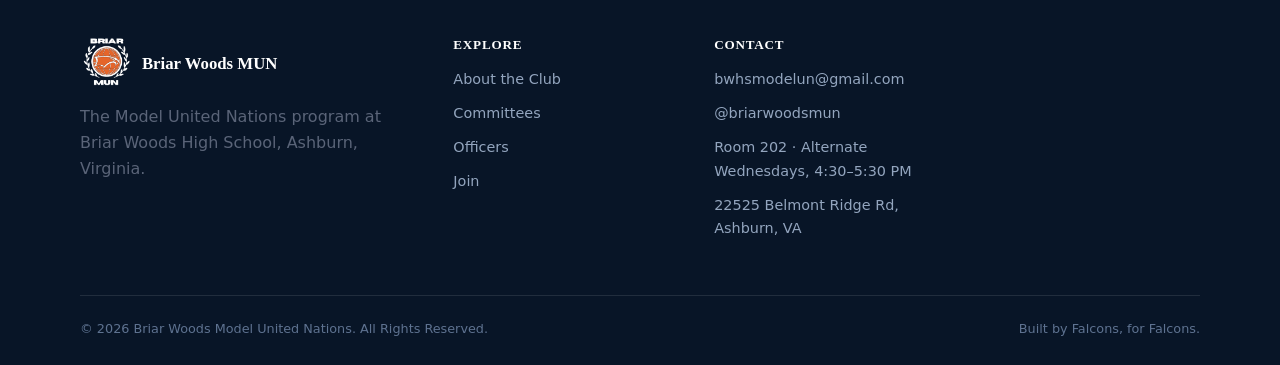
==== commit ecc9a1f3: "Add discussion topics for UNEP committee Added topics for discussion in UNEP committee." ====
--- a/committees.html
+++ b/committees.html
@@ -467,7 +467,8 @@
 <div class="committee-photo"><img src="images/unep.jpg" alt="UNEP committee" loading="lazy"></div>
 <span class="committee-abbr">BriarMUN V</span>
 <h3>UNEP: United Nations Environment Programme</h3>
-<p>Topics to be posted.</p>
+<p>Topic A: Cultivating and advancing sustainable tourism practices with nations .</p>
+<p>Topic B: Restoring degraded lands and preventing desertification .</p>
 <div class="committee-actions">
 <!-- LINK DISABLED (not finished yet); re-enable by restoring this anchor:
 <a href="https://docs.google.com/document/d/18e2ir5jPMHlHvHMhLtntsJbclHDSQ8OdYgX5gUZU0Y8/edit?usp=drive_link" class="btn btn-primary" target="_blank" rel="noopener">Background Guide <svg viewBox="0 0 24 24" fill="none" stroke="currentColor" stroke-width="2.4" stroke-linecap="round"><path d="M5 12h14M13 6l6 6-6 6"/></svg></a>
